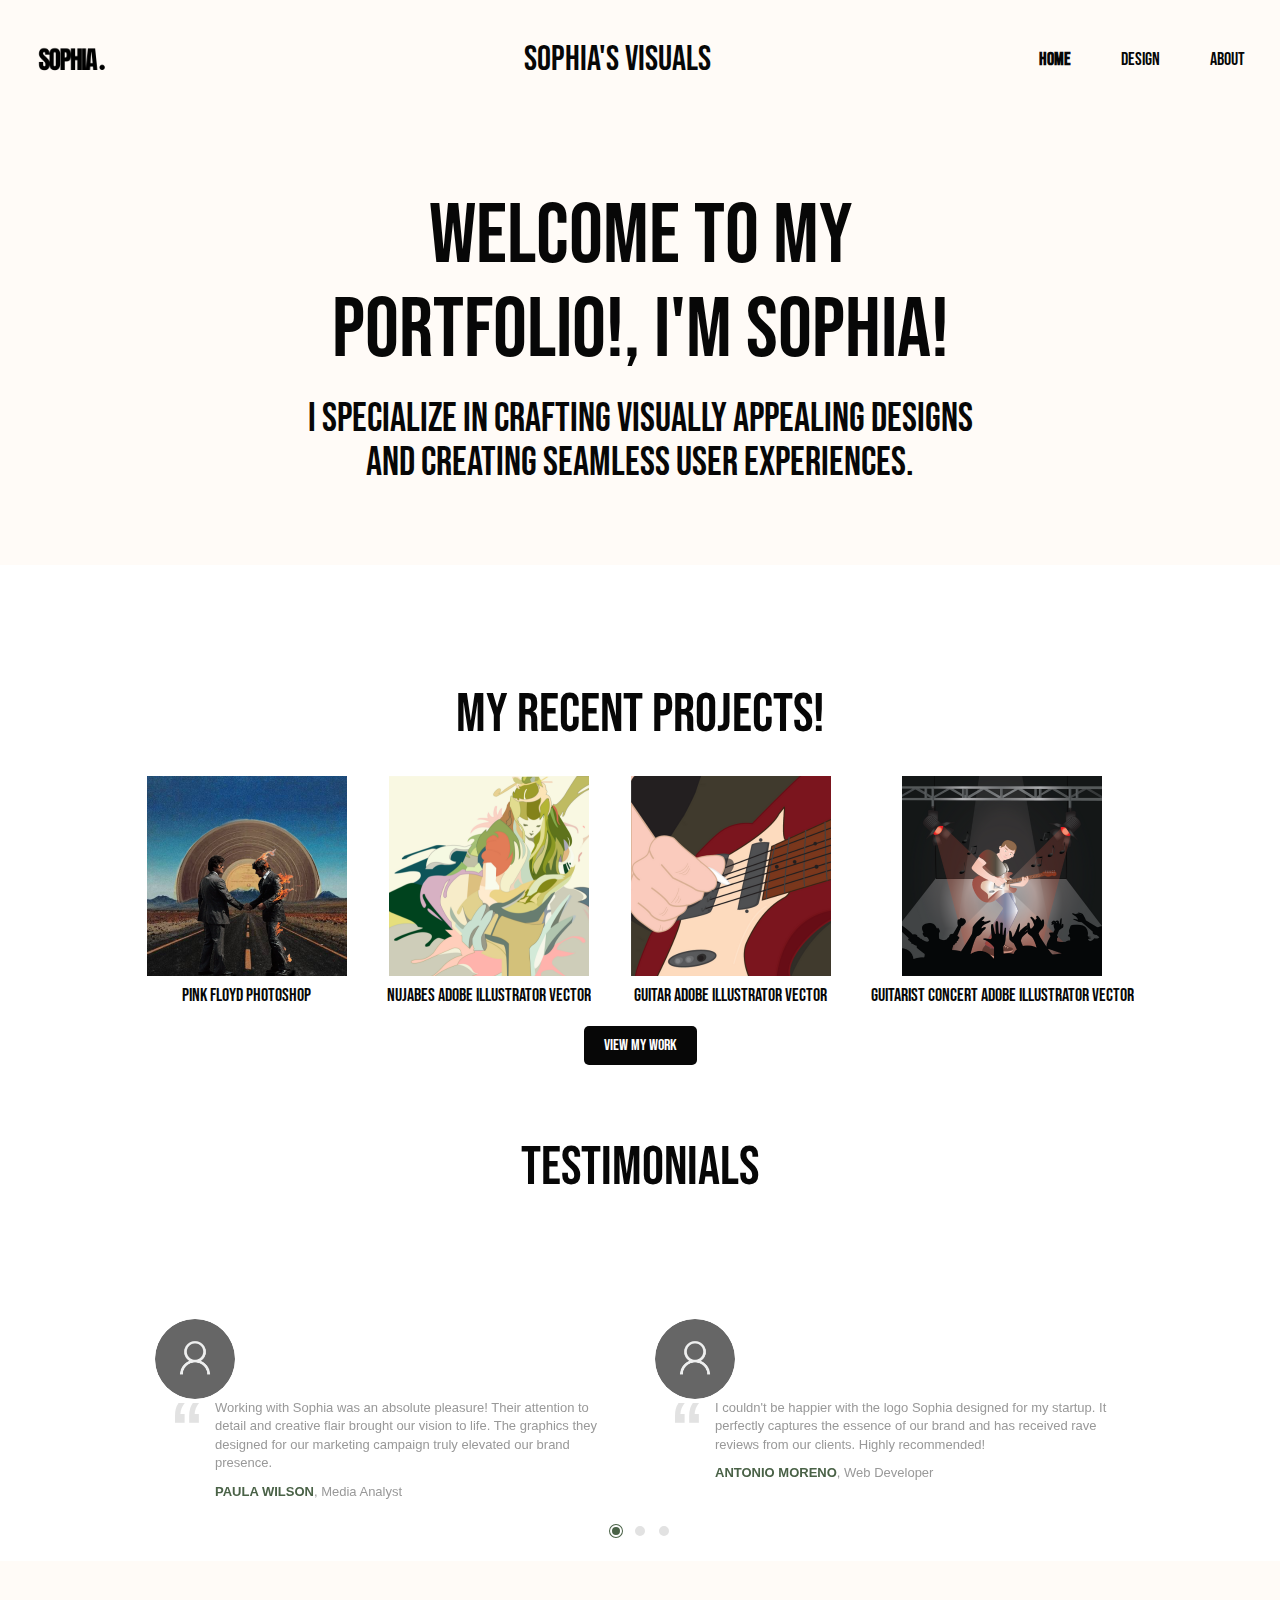
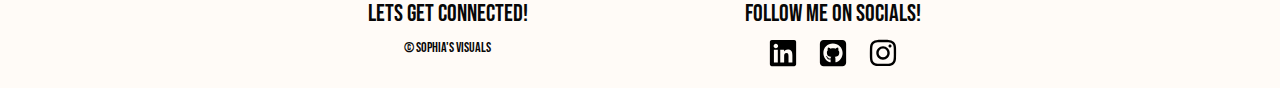
==== index.html @ 2940ab58 "commits changes" ====
<!DOCTYPE html>
<html lang="en">

<head>
    <meta charset="UTF-8">
    <meta name="viewport" content="width=device-width, initial-scale=1.0">
    <title>Home</title>
    <!-- Bootstrap CSS-->
    <link href="https://cdn.jsdelivr.net/npm/bootstrap@5.3.3/dist/css/bootstrap.min.css" rel="stylesheet"
        integrity="sha384-QWTKZyjpPEjISv5WaRU9OFeRpok6YctnYmDr5pNlyT2bRjXh0JMhjY6hW+ALEwIH" crossorigin="anonymous">
    <!-- Icon CSS -->
    <link rel="stylesheet" href="https://cdn.jsdelivr.net/npm/bootstrap-icons@1.11.3/font/bootstrap-icons.min.css">
    <!-- GOOGLE FONT  -->
    <link rel="preconnect" href="https://fonts.googleapis.com">
    <link rel="preconnect" href="https://fonts.gstatic.com" crossorigin>
    <link href="https://fonts.googleapis.com/css2?family=Bebas+Neue&display=swap" rel="stylesheet">

    <link rel="preconnect" href="https://fonts.googleapis.com">
    <link rel="preconnect" href="https://fonts.gstatic.com" crossorigin>
    <link href="https://fonts.googleapis.com/css2?family=Oswald:wght@200..700&display=swap" rel="stylesheet">
    <!-- Custom CSS -->
    <link rel="stylesheet" href="./css/main.css">
    <!-- TESTIMONIALS CSS -->
    <link rel="stylesheet" href="https://maxcdn.bootstrapcdn.com/font-awesome/4.7.0/css/font-awesome.min.css">
    <link rel="stylesheet" href="https://maxcdn.bootstrapcdn.com/bootstrap/3.3.7/css/bootstrap.min.css">
</head>

<body>

    <!-- NAVIGATION  -->
    <header>
        <div class="header-container">
            <div class="logo">
                <img src="images/Sophialogo.png" alt="Sophia's Visuals logo">
            </div>
            <div class="title">SOPHIA'S VISUALS</div>
            <ul class="nav">
                <li class="nav-item">
                    <a class="nav-link active" aria-current="page" href="index.html">Home</a>
                </li>
                <li class="nav-item">
                    <a class="nav-link" href="design.html">Design</a>
                </li>
                <li class="nav-item">
                    <a class="nav-link" href="about.html">About</a>
                </li>
            </ul>
        </div>
    </header>



    <!-- hero area -->
<main>
    <div class="banner-container">
        <div class="banner-content">
            <h2 class="banner-text">Welcome to my portfolio!, I'm Sophia!</h2>
            <h3 class="banner-text">I specialize in crafting visually appealing designs and creating seamless user
                experiences.</h3>
        </div>

    </div>




    <!-- RECENT PROJECTS -->


    <h1 class="title-projects">My Recent Projects!</h1>

    <div class="project-container">
        <div class="project">
            <img src="images/graphic1.png" alt="graphic design">
            <h4>Pink Floyd Photoshop</h4>
        </div>
        <div class="project">
            <img src="images/graphic2.png" alt="graphic design">
            <h4>Nujabes Adobe Illustrator vector</h4>
        </div>
        <div class="project">
            <img src="images/graphic3.png" alt="graphic design">
            <h4>Guitar Adobe Illustrator vector</h4>
        </div>
        <div class="project">
            <img src="images/graphic4.png" alt="graphic design">
            <h4>Guitarist concert Adobe Illustrator vector</h4>
        </div>
    </div>

    <div class="button-container">
        <a href="design.html" class="medium-button">View My Work</a>
    </div>




    <!-- TESTIMONIALS -->
    <h2 class="testimonial-title">Testimonials</h2>

    <style>
        h2::after {
            content: "";
            width: 100px;
            position: absolute;
            margin: 0 auto;
            height: 4px;
            border-radius: 1px;

            left: 0;
            right: 0;
            bottom: -20px;
        }

        .carousel {
            margin: 50px auto;
            padding: 0 70px;
        }

        .carousel .item {
            color: #999;
            overflow: hidden;
            min-height: 120px;
            font-size: 13px;
        }

        .carousel .media img {
            width: 80px;
            height: 80px;
            display: block;
            border-radius: 50%;
        }

        .carousel .testimonial {
            padding: 0 15px 0 60px;
            position: relative;
        }

        .carousel .testimonial::before {
            content: "\201C";
            font-family: Arial, sans-serif;
            color: #e2e2e2;
            font-weight: bold;
            font-size: 68px;
            line-height: 54px;
            position: absolute;
            left: 15px;
            top: 0;
        }

        .carousel .overview b {
            text-transform: uppercase;
            color: #4A6247;
        }

        .carousel .carousel-indicators {
            bottom: -40px;
        }

        .carousel-indicators li,
        .carousel-indicators li.active {
            width: 18px;
            height: 18px;
            border-radius: 50%;
            margin: 1px 3px;
        }

        .carousel-indicators li {
            background: #e2e2e2;
            border: 4px solid #fff;
        }

        .carousel-indicators li.active {
            color: #fff;
            background: #4A6247;
            border: 5px double;
        }
    </style>



    <body>
        <div class="container">
            <div class="row">
                <div class="col-sm-12">

                    <div id="myCarousel" class="carousel slide" data-ride="carousel">
                        <!-- Carousel indicators -->
                        <ol class="carousel-indicators">
                            <li data-target="#myCarousel" data-slide-to="0" class="active"></li>
                            <li data-target="#myCarousel" data-slide-to="1"></li>
                            <li data-target="#myCarousel" data-slide-to="2"></li>
                        </ol>
                        <!-- Wrapper for carousel items -->
                        <div class="carousel-inner">
                            <div class="item active">
                                <div class="row">
                                    <div class="col-sm-6">
                                        <div class="media">
                                            <div class="media-left d-flex mr-3">
                                                <a href="#">
                                                    <img src="images/profile-picture.png" alt="grey profile picture">
                                                </a>
                                            </div>
                                            <div class="media-body">
                                                <div class="testimonial">
                                                    <p>Working with Sophia was an absolute pleasure! Their
                                                        attention to detail and creative flair brought our vision to
                                                        life. The graphics they designed for our marketing campaign
                                                        truly elevated our brand presence.</p>
                                                    <p class="overview"><b>Paula Wilson</b>, Media Analyst</p>
                                                </div>
                                            </div>
                                        </div>
                                    </div>
                                    <div class="col-sm-6">
                                        <div class="media">
                                            <div class="media-left d-flex mr-3">
                                                <a href="#">
                                                    <img src="images/profile-picture.png" alt="grey profile picture">
                                                </a>
                                            </div>
                                            <div class="media-body">
                                                <div class="testimonial">
                                                    <p>I couldn't be happier with the logo Sophia designed for my
                                                        startup. It perfectly captures the essence of our brand and has
                                                        received rave reviews from our clients. Highly recommended!</p>
                                                    <p class="overview"><b>Antonio Moreno</b>, Web Developer</p>
                                                </div>
                                            </div>
                                        </div>
                                    </div>
                                </div>
                            </div>
                            <div class="item">
                                <div class="row">
                                    <div class="col-sm-6">
                                        <div class="media">
                                            <div class="media-left d-flex mr-3">
                                                <a href="#">
                                                    <img src="images/profile-picture.png" alt="grey profile picture">
                                                </a>
                                            </div>
                                            <div class="media-body">
                                                <div class="testimonial">
                                                    <p>The user experience improvements suggested by Sophia
                                                        significantly enhanced our website's performance. Her expertise
                                                        in UX design transformed complex workflows into intuitive,
                                                        seamless interactions. Our users are delighted with the new
                                                        interface!.</p>
                                                    <p class="overview"><b>Michael Holz</b>, Manager at Tech Innovations
                                                        Inc.</p>
                                                </div>
                                            </div>
                                        </div>
                                    </div>
                                    <div class="col-sm-6">
                                        <div class="media">
                                            <div class="media-left d-flex mr-3">
                                                <a href="#">
                                                    <img src="images/profile-picture.png" alt="grey profile picture">
                                                </a>
                                            </div>
                                            <div class="media-body">
                                                <div class="testimonial">
                                                    Collaborating with Sophia on our app redesign project was a
                                                    game-changer. Her meticulous approach to user research and
                                                    prototyping resulted in a user-centric design that exceeded our
                                                    expectations. Thanks to her insights, our app now stands out in a
                                                    crowded market.</p>
                                                    <p class="overview"><b>Mary Saveley</b>, CEO of Mobile Solutions
                                                        Ltd.</p>
                                                </div>
                                            </div>
                                        </div>
                                    </div>
                                </div>
                            </div>
                            <div class="item">
                                <div class="row">
                                    <div class="col-sm-6">
                                        <div class="media">
                                            <div class="media-left d-flex mr-3">
                                                <a href="#">
                                                    <img src="images/profile-picture.png" alt="grey profile picture">
                                                </a>
                                            </div>
                                            <div class="media-body">
                                                <div class="testimonial">
                                                    <p>I hired Sophia for a professional photo shoot, and I was blown
                                                        away by the quality of her work. She has a keen eye for
                                                        capturing the perfect shot, and her attention to lighting and
                                                        composition is unmatched. The photos she delivered surpassed all
                                                        my expectations!</p>
                                                    <p class="overview"><b>Martin Sommer</b>, Freelance Model</p>
                                                </div>
                                            </div>
                                        </div>
                                    </div>
                                    <div class="col-sm-6">
                                        <div class="media">
                                            <div class="media-left d-flex mr-3">
                                                <a href="#">
                                                    <img src="images/profile-picture.png" alt="grey profile picture">
                                                </a>
                                            </div>
                                            <div class="media-body">
                                                <div class="testimonial">
                                                    <p>As a real estate agent, high-quality photos are crucial for
                                                        showcasing properties online. Sophia understood our requirements
                                                        perfectly and delivered stunning photographs that truly
                                                        highlighted the best features of each property. Her photography
                                                        skills are top-notch!</p>
                                                    <p class="overview"><b>John Williams</b>, Real Estate Agent at Dream
                                                        Homes Realty</p>
                                                </div>
                                            </div>
                                        </div>
                                    </div>
                                </div>
                            </div>
                        </div>
                    </div>
                </div>
            </div>
        </div>

    </main>
        <!-- FOOTER -->
        <footer role="contentinfo">
            <div class="container footer-container">
                <div class="left-section">
                    <h3>Lets get Connected!</h3>
                    <div class="footer-copyright">
                        <p>&copy; Sophia's Visuals</p>
                    </div>
                </div>

                <div class="right-section">
                    <h3> Follow me on socials!</h3>
                    <div class="footer-social-media-icon">
                        <a href="https://www.linkedin.com/in/sophia-rodriguez-kellett-742884296/" target="_blank"
                            aria-label="Twitter">
                            <img src="images/linkedin.svg" alt="LinkedIn Icon">
                        </a>
                        <a href="https://github.com/kell0787/kell0787.github.io" target="_blank"
                            aria-label="Github sign">
                            <img src="images/square-github.svg" alt="Github Icon">
                        </a>
                        <a href="https://www.instagram.com/visuals.sophia/" target="_blank" aria-label="Instagram">
                            <img src="images/instagram.svg" alt="Instagram icon">
                        </a>
                    </div>
                </div>
            </div>
        </footer>
        <script src="https://maxcdn.bootstrapcdn.com/bootstrap/5.1.3/js/bootstrap.bundle.min.js"></script>
        <script src="https://ajax.googleapis.com/ajax/libs/jquery/1.12.4/jquery.min.js"></script>
        <script src="https://maxcdn.bootstrapcdn.com/bootstrap/3.3.7/js/bootstrap.min.js"></script>


    </body>

</html>
---- css/main.css ----
/* GLOBAL STYLES */
.bebas-neue-regular {
    font-family: "Bebas Neue", sans-serif;
    font-weight: 400;
    font-style: normal;
  }
  

  .oswald-font {
    font-family: "Oswald", sans-serif;
    font-optical-sizing: auto;
    font-weight: 300;
    font-style: normal;
  }

  :root {
    --bs-primary: #4A6247;
    --bs-primary-rgb: rgb(74, 98, 71);
    --bs-secondary: #B5C1B3;
    --bs-secondary-rgb: rgb(181, 193, 179);
    --bs-dark:rgb(7, 7, 7);
    --bs-dark-secondary: #4F4F4F;
    --bs-dark-secondary-rgb: #4F4F4F;
    --bs-light:#fff;
    --bs-font: "Bebas Neue", sans-serif;
}


.body {
    font-family: "Bebas Neue", sans-serif; 
}





/************ HOME STYLES ***************/

/* NAVIGATION */
header {
    background-color: #fffbf7; /* Background color for navigation */
    padding: 10px 20px;
}

.header-container {
    display: flex;
    justify-content: space-between;
    align-items: center;
}

.logo img {
    width: 100px; 
    height: auto; /* Maintain aspect ratio */
}

.title {
    color: var(--bs-dark); /* Font color for the title */
    font-size: 35px; 
    align-items: center;
    margin-left: 110px;
    font-family: "Bebas Neue", sans-serif;
}

.nav {
    list-style-type: none;
    margin: 0;
    padding: 0;
    display: flex;
    font-family: "Bebas Neue", sans-serif;
   
}

.nav-item {
    margin-left: 20px;
    
}

.nav-link {
    color: var(--bs-dark); /* Font color for navigation links */
    text-decoration: none;
    font-size: 18px; 
}

.nav-link:hover {
    text-decoration: underline;
    color: var(--bs-primary);
}

.nav-link.active {
    font-weight: bold;
}

/* BANNER */

.banner-container {
    display: flex;
    justify-content: center;
    position: relative;
    overflow: hidden;
    background-color: #fffbf7; /* Background color */
    color: var(--bs-dark); /* Text color */
    text-align: center;
    font-family: "Bebas Neue", sans-serif;
}

.button-container {
    text-align: center;
}

.banner-content {
    padding: 50px;
    position: relative;
    z-index: 1;
}

.banner-content h2 {
    font-size: 85px;
    margin-bottom: 20px;
    
}

.banner-content h3 {
    font-size: 40px;
    margin-bottom: 30px;
   
}

.banner-image {
    position: absolute;
    top: 0;
    right: 0;
    width: 40%; /* Adjust image width */
    z-index: 0;
}


.banner-text {
    text-align: center;
}

.main-container {
    display: flex;
    justify-content: center;
    align-items: center; /* To vertically center the container */
    min-height: 100vh; /* Ensure the container takes up the full height of the viewport */
}

.banner-container {
    text-align: center;
}
/* PROJECTS  */

.title-projects {
    text-align: center;
    color: var(--bs-dark);
    font-family: var(--bs-font);
    font-size: 55px;
    padding-top:100px;
}

.project-container {
    display: flex;
    flex-wrap: wrap;
    justify-content: center;
}

.project {
    margin: 20px;
    text-align: center;
    position: relative;
    overflow: hidden;
}

.project img {
    display: block;
    margin: 0 auto;
    width: 200px; /* Adjust image width as needed */
    transition: transform 0.3s ease;
}

.project img:hover {
    transform: scale(1.1); /* Adjust the scale factor for the zoom effect */
}

.project h4 {
    margin-top: 10px;
    color: var(--bs-dark);
    font-family: var(--bs-font);
}

/* btn */



.medium-button {
    background-color: var(--bs-dark); /* Button background color */
    color: #ffffff; /* Button text color */
    border: none;
    border-radius: 5px;
    padding: 10px 20px;
    font-size: 16px;
    cursor: pointer;
    transition: background-color 0.3s ease;
    font-family: var(--bs-font);
    text-decoration: none;
}

.medium-button:hover {
    background-color: var(--bs-secondary); /* Button background color on hover */
    text-decoration: none;
    color: var(--bs-light);
}





/* TESTIMONIALS */

.testimonial-title {
    color: var(--bs-dark);
    font-size: 55px;
    font-weight: 300;
    text-align: center;
    text-transform: uppercase;
    position: relative;
    margin: 30px 0 70px;
    font-family: var(--bs-font);
    padding-top: 50px;
   
}
 



/* FOOTER */
footer {
    background-color: #fffbf7; /* Background color for the footer */
    color: var(--bs-dark); /* Text color for the footer */
    padding: 20px 0; 
    text-align: center; /* Align text to the center */ 
}

.footer-container {
    display: flex;
    justify-content: space-between;
    max-width: 800px; 
    margin: 0 auto; /* Center the footer container */
    font-family: "Bebas Neue", sans-serif;
}

.left-section,
.right-section {
    flex: 1; /* Equal width for both sections */
}


.footer-social-media-icon {
    display: flex;
    justify-content: center;
}

.footer-social-media-icon a {
    margin: 0 10px; 
}

.footer-social-media-icon img {
    width: 30px; 
    height: 30px; 
}





/************** DESIGN PAGE *************/

.text-center {
    text-align: center;
    font-family: var(--bs-font);
    padding-top: 50px;
}

.image-gallery {
    display: flex;
    flex-wrap: wrap;
    justify-content: center;
    gap: 20px; /* Adjust the gap between images */
}

.image-container {
    position: relative;
    width: 50rem; /* Adjust the width of each image */
    height: auto;
    overflow: hidden;
}

.image-container img {
    width: 100%;
    height: auto;
    transition: opacity 0.3s ease;
}

.image-overlay {
    position: absolute;
    top: 0;
    left: 0;
    width: 100%;
    height: 100%;
    background-color: rgba(0, 0, 0, 0.5); /* Adjust the overlay color and opacity */
    display: flex;
    justify-content: center;
    align-items: center;
    opacity: 0;
    transition: opacity 0.3s ease;
}

.image-overlay p {
    color: white;
    text-align: center;
    font-size: 20px; 
}

.image-container:hover .image-overlay {
    opacity: 1;
}


/*************** ABOUT ME PAGE ******************/

.p-desc {
  font-family: "Oswald", sans-serif;
  font-size: 25px;
}

.banner-container {
    display: flex;
    align-items: center;
}

.banner-content {
    width: 60%;
    text-align: center;
}

.banner-img {
    width: 40%;
    text-align: right; /* Align the image to the right */
}

.banner-content p {
    margin: 0;
    
}

.banner-img img {
    max-width: 100%;
    height: auto;
    max-height: 400px; /* Set a maximum height for the image */
    margin-right: 200px;
}


@media (max-width: 768px) {
    .banner-container {
        flex-direction: column;
    }

    .banner-img {
        width: 100%;
        text-align: center; /* Center-align the image on smaller screens */
        margin-top: 20px; /* Add some spacing between the text and image */
        margin-right: px;
    }
}


/* contact form */
.container {
    display: flex;
}

.left-align,
.right-align {
    text-align: center;
    width: 50%;
    padding: 80px;
}

.right-align {
    padding-top: 100px;
    display: flex;
    flex-direction: column;
    justify-content: center;
  
   
}

.contact-form {
    border: 1px solid #ccc;
    border-radius: 5px;
    padding: 20px;
    
}

.left-align {
    padding-top: 100px;
    align-items: center;
}

.form-group {
    margin-bottom: 20px;
}

.form-group label {
    display: block;
    font-weight: bold;
}

.form-group input,
.form-group textarea {
    width: 100%;
    padding: 10px;
    border: 1px solid #ccc;
    border-radius: 3px;
    box-sizing: border-box;
}

button[type="submit"] {
    width: 100%;
    padding: 10px;
    background-color: var(--bs-dark);
    color: #fff;
    border: none;
    border-radius: 3px;
    cursor: pointer;
    transition: background-color 0.3s ease;
}

button[type="submit"]:hover {
    background-color: var(--bs-dark-secondary-rgb);
}
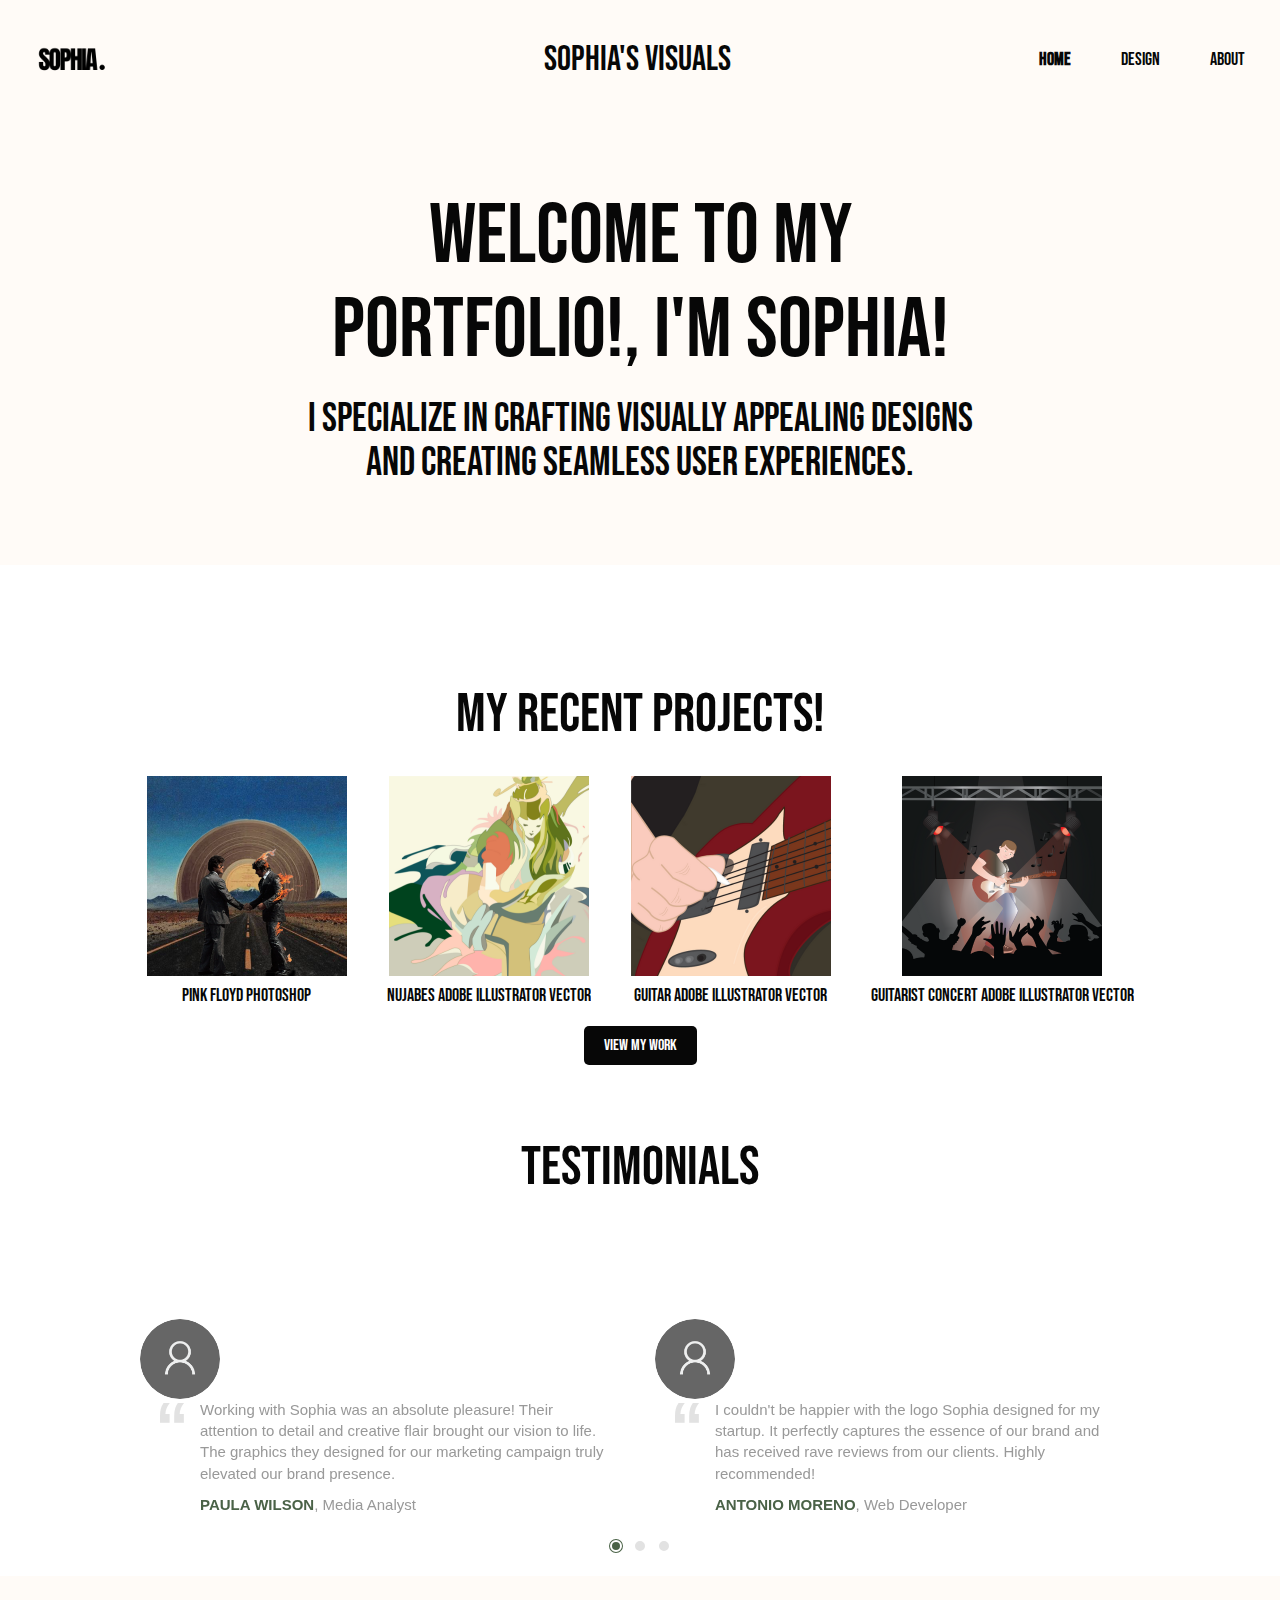
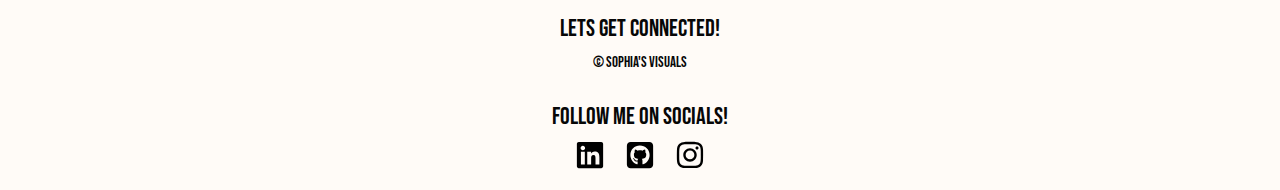
==== commit 4cbfd56d: "makes final changes" ====
--- a/index.html
+++ b/index.html
@@ -23,9 +23,17 @@
     <!-- TESTIMONIALS CSS -->
     <link rel="stylesheet" href="https://maxcdn.bootstrapcdn.com/font-awesome/4.7.0/css/font-awesome.min.css">
     <link rel="stylesheet" href="https://maxcdn.bootstrapcdn.com/bootstrap/3.3.7/css/bootstrap.min.css">
+    <!-- CSS FRAMEWORK -->
+     <!--Import materialize.css-->
+     <link type="text/css" rel="stylesheet" href="css/materialize.min.css"  media="screen,projection"/>
+
+     <!--Let browser know website is optimized for mobile-->
+     <meta name="viewport" content="width=device-width, initial-scale=1.0"/>
 </head>
 
 <body>
+
+    <a href="#main-content" class="skip-link">Skip to main content</a>
 
     <!-- NAVIGATION  -->
     <header>
@@ -48,10 +56,14 @@
         </div>
     </header>
 
+<!-- mobile nav -->
+<nav class="nav-wrapper">
+    
+</nav>
 
 
     <!-- hero area -->
-<main>
+<main id="main-content">
     <div class="banner-container">
         <div class="banner-content">
             <h2 class="banner-text">Welcome to my portfolio!, I'm Sophia!</h2>
@@ -96,8 +108,153 @@
 
 
     <!-- TESTIMONIALS -->
+
     <h2 class="testimonial-title">Testimonials</h2>
 
+    <div class="container">
+        <div class="row">
+            <div class="col-sm-12">
+
+                <div id="myCarousel" class="carousel slide" data-ride="carousel">
+                    <!-- Carousel indicators -->
+                    <ol class="carousel-indicators">
+                        <li data-target="#myCarousel" data-slide-to="0" class="active"></li>
+                        <li data-target="#myCarousel" data-slide-to="1"></li>
+                        <li data-target="#myCarousel" data-slide-to="2"></li>
+                    </ol>
+                    <!-- Wrapper for carousel items -->
+                    <div class="carousel-inner">
+                        <div class="item active">
+                            <div class="row">
+                                <div class="col-sm-6">
+                                    <div class="media">
+                                        <div class="media-left d-flex mr-3">
+                                            <a href="#">
+                                                <img src="images/profile-picture.png" alt="grey profile picture">
+                                            </a>
+                                        </div>
+                                        <div class="media-body">
+                                            <div class="testimonial">
+                                                <p>Working with Sophia was an absolute pleasure! Their
+                                                    attention to detail and creative flair brought our vision to
+                                                    life. The graphics they designed for our marketing campaign
+                                                    truly elevated our brand presence.</p>
+                                                <p class="overview"><b>Paula Wilson</b>, Media Analyst</p>
+                                            </div>
+                                        </div>
+                                    </div>
+                                </div>
+                                <div class="col-sm-6">
+                                    <div class="media">
+                                        <div class="media-left d-flex mr-3">
+                                            <a href="#">
+                                                <img src="images/profile-picture.png" alt="grey profile picture">
+                                            </a>
+                                        </div>
+                                        <div class="media-body">
+                                            <div class="testimonial">
+                                                <p>I couldn't be happier with the logo Sophia designed for my
+                                                    startup. It perfectly captures the essence of our brand and has
+                                                    received rave reviews from our clients. Highly recommended!</p>
+                                                <p class="overview"><b>Antonio Moreno</b>, Web Developer</p>
+                                            </div>
+                                        </div>
+                                    </div>
+                                </div>
+                            </div>
+                        </div>
+                        <div class="item">
+                            <div class="row">
+                                <div class="col-sm-6">
+                                    <div class="media">
+                                        <div class="media-left d-flex mr-3">
+                                            <a href="#">
+                                                <img src="images/profile-picture.png" alt="grey profile picture">
+                                            </a>
+                                        </div>
+                                        <div class="media-body">
+                                            <div class="testimonial">
+                                                <p>The user experience improvements suggested by Sophia
+                                                    significantly enhanced our website's performance. Her expertise
+                                                    in UX design transformed complex workflows into intuitive,
+                                                    seamless interactions. Our users are delighted with the new
+                                                    interface!.</p>
+                                                <p class="overview"><b>Michael Holz</b>, Manager at Tech Innovations
+                                                    Inc.</p>
+                                            </div>
+                                        </div>
+                                    </div>
+                                </div>
+                                <div class="col-sm-6">
+                                    <div class="media">
+                                        <div class="media-left d-flex mr-3">
+                                            <a href="#">
+                                                <img src="images/profile-picture.png" alt="grey profile picture">
+                                            </a>
+                                        </div>
+                                        <div class="media-body">
+                                            <div class="testimonial">
+                                                Collaborating with Sophia on our app redesign project was a
+                                                game-changer. Her meticulous approach to user research and
+                                                prototyping resulted in a user-centric design that exceeded our
+                                                expectations. </p>
+                                                <p class="overview"><b>Mary Saveley</b>, CEO of Mobile Solutions
+                                                    Ltd.</p>
+                                            </div>
+                                        </div>
+                                    </div>
+                                </div>
+                            </div>
+                        </div>
+                        <div class="item">
+                            <div class="row">
+                                <div class="col-sm-6">
+                                    <div class="media">
+                                        <div class="media-left d-flex mr-3">
+                                            <a href="#">
+                                                <img src="images/profile-picture.png" alt="grey profile picture">
+                                            </a>
+                                        </div>
+                                        <div class="media-body">
+                                            <div class="testimonial">
+                                                <p>I hired Sophia for a professional photo shoot, and I was blown
+                                                    away by the quality of her work. She has a keen eye for
+                                                    capturing the perfect shot, and her attention to lighting and
+                                                    composition is unmatched. The photos she delivered surpassed all
+                                                    my expectations!</p>
+                                                <p class="overview"><b>Martin Sommer</b>, Freelance Model</p>
+                                            </div>
+                                        </div>
+                                    </div>
+                                </div>
+                                <div class="col-sm-6">
+                                    <div class="media">
+                                        <div class="media-left d-flex mr-3">
+                                            <a href="#">
+                                                <img src="images/profile-picture.png" alt="grey profile picture">
+                                            </a>
+                                        </div>
+                                        <div class="media-body">
+                                            <div class="testimonial">
+                                                <p>As a real estate agent, high-quality photos are crucial for
+                                                    showcasing properties online. Sophia understood our requirements
+                                                    perfectly and delivered stunning photographs that truly
+                                                    highlighted the best features of each property. Her photography
+                                                    skills are top-notch!</p>
+                                                <p class="overview"><b>John Williams</b>, Real Estate Agent at Dream
+                                                    Homes Realty</p>
+                                            </div>
+                                        </div>
+                                    </div>
+                                </div>
+                            </div>
+                        </div>
+                    </div>
+                </div>
+            </div>
+        </div>
+    </div>
+<!-- TESTIMONIAL STYLES -->  
     <style>
         h2::after {
             content: "";
@@ -176,189 +333,42 @@
             border: 5px double;
         }
     </style>
-
-
-
-    <body>
-        <div class="container">
-            <div class="row">
-                <div class="col-sm-12">
-
-                    <div id="myCarousel" class="carousel slide" data-ride="carousel">
-                        <!-- Carousel indicators -->
-                        <ol class="carousel-indicators">
-                            <li data-target="#myCarousel" data-slide-to="0" class="active"></li>
-                            <li data-target="#myCarousel" data-slide-to="1"></li>
-                            <li data-target="#myCarousel" data-slide-to="2"></li>
-                        </ol>
-                        <!-- Wrapper for carousel items -->
-                        <div class="carousel-inner">
-                            <div class="item active">
-                                <div class="row">
-                                    <div class="col-sm-6">
-                                        <div class="media">
-                                            <div class="media-left d-flex mr-3">
-                                                <a href="#">
-                                                    <img src="images/profile-picture.png" alt="grey profile picture">
-                                                </a>
-                                            </div>
-                                            <div class="media-body">
-                                                <div class="testimonial">
-                                                    <p>Working with Sophia was an absolute pleasure! Their
-                                                        attention to detail and creative flair brought our vision to
-                                                        life. The graphics they designed for our marketing campaign
-                                                        truly elevated our brand presence.</p>
-                                                    <p class="overview"><b>Paula Wilson</b>, Media Analyst</p>
-                                                </div>
-                                            </div>
-                                        </div>
-                                    </div>
-                                    <div class="col-sm-6">
-                                        <div class="media">
-                                            <div class="media-left d-flex mr-3">
-                                                <a href="#">
-                                                    <img src="images/profile-picture.png" alt="grey profile picture">
-                                                </a>
-                                            </div>
-                                            <div class="media-body">
-                                                <div class="testimonial">
-                                                    <p>I couldn't be happier with the logo Sophia designed for my
-                                                        startup. It perfectly captures the essence of our brand and has
-                                                        received rave reviews from our clients. Highly recommended!</p>
-                                                    <p class="overview"><b>Antonio Moreno</b>, Web Developer</p>
-                                                </div>
-                                            </div>
-                                        </div>
-                                    </div>
-                                </div>
-                            </div>
-                            <div class="item">
-                                <div class="row">
-                                    <div class="col-sm-6">
-                                        <div class="media">
-                                            <div class="media-left d-flex mr-3">
-                                                <a href="#">
-                                                    <img src="images/profile-picture.png" alt="grey profile picture">
-                                                </a>
-                                            </div>
-                                            <div class="media-body">
-                                                <div class="testimonial">
-                                                    <p>The user experience improvements suggested by Sophia
-                                                        significantly enhanced our website's performance. Her expertise
-                                                        in UX design transformed complex workflows into intuitive,
-                                                        seamless interactions. Our users are delighted with the new
-                                                        interface!.</p>
-                                                    <p class="overview"><b>Michael Holz</b>, Manager at Tech Innovations
-                                                        Inc.</p>
-                                                </div>
-                                            </div>
-                                        </div>
-                                    </div>
-                                    <div class="col-sm-6">
-                                        <div class="media">
-                                            <div class="media-left d-flex mr-3">
-                                                <a href="#">
-                                                    <img src="images/profile-picture.png" alt="grey profile picture">
-                                                </a>
-                                            </div>
-                                            <div class="media-body">
-                                                <div class="testimonial">
-                                                    Collaborating with Sophia on our app redesign project was a
-                                                    game-changer. Her meticulous approach to user research and
-                                                    prototyping resulted in a user-centric design that exceeded our
-                                                    expectations. Thanks to her insights, our app now stands out in a
-                                                    crowded market.</p>
-                                                    <p class="overview"><b>Mary Saveley</b>, CEO of Mobile Solutions
-                                                        Ltd.</p>
-                                                </div>
-                                            </div>
-                                        </div>
-                                    </div>
-                                </div>
-                            </div>
-                            <div class="item">
-                                <div class="row">
-                                    <div class="col-sm-6">
-                                        <div class="media">
-                                            <div class="media-left d-flex mr-3">
-                                                <a href="#">
-                                                    <img src="images/profile-picture.png" alt="grey profile picture">
-                                                </a>
-                                            </div>
-                                            <div class="media-body">
-                                                <div class="testimonial">
-                                                    <p>I hired Sophia for a professional photo shoot, and I was blown
-                                                        away by the quality of her work. She has a keen eye for
-                                                        capturing the perfect shot, and her attention to lighting and
-                                                        composition is unmatched. The photos she delivered surpassed all
-                                                        my expectations!</p>
-                                                    <p class="overview"><b>Martin Sommer</b>, Freelance Model</p>
-                                                </div>
-                                            </div>
-                                        </div>
-                                    </div>
-                                    <div class="col-sm-6">
-                                        <div class="media">
-                                            <div class="media-left d-flex mr-3">
-                                                <a href="#">
-                                                    <img src="images/profile-picture.png" alt="grey profile picture">
-                                                </a>
-                                            </div>
-                                            <div class="media-body">
-                                                <div class="testimonial">
-                                                    <p>As a real estate agent, high-quality photos are crucial for
-                                                        showcasing properties online. Sophia understood our requirements
-                                                        perfectly and delivered stunning photographs that truly
-                                                        highlighted the best features of each property. Her photography
-                                                        skills are top-notch!</p>
-                                                    <p class="overview"><b>John Williams</b>, Real Estate Agent at Dream
-                                                        Homes Realty</p>
-                                                </div>
-                                            </div>
-                                        </div>
-                                    </div>
-                                </div>
-                            </div>
-                        </div>
-                    </div>
+</main>
+    <!-- FOOTER -->
+    <footer role="contentinfo">
+        <div class="container footer-container">
+            <div class="left-section">
+                <h3>Lets get Connected!</h3>
+                <div class="footer-copyright">
+                    <p>&copy; Sophia's Visuals</p>
                 </div>
             </div>
-        </div>
-
-    </main>
-        <!-- FOOTER -->
-        <footer role="contentinfo">
-            <div class="container footer-container">
-                <div class="left-section">
-                    <h3>Lets get Connected!</h3>
-                    <div class="footer-copyright">
-                        <p>&copy; Sophia's Visuals</p>
-                    </div>
-                </div>
-
-                <div class="right-section">
-                    <h3> Follow me on socials!</h3>
-                    <div class="footer-social-media-icon">
-                        <a href="https://www.linkedin.com/in/sophia-rodriguez-kellett-742884296/" target="_blank"
-                            aria-label="Twitter">
-                            <img src="images/linkedin.svg" alt="LinkedIn Icon">
-                        </a>
-                        <a href="https://github.com/kell0787/kell0787.github.io" target="_blank"
-                            aria-label="Github sign">
-                            <img src="images/square-github.svg" alt="Github Icon">
-                        </a>
-                        <a href="https://www.instagram.com/visuals.sophia/" target="_blank" aria-label="Instagram">
-                            <img src="images/instagram.svg" alt="Instagram icon">
-                        </a>
-                    </div>
+
+            <div class="right-section">
+                <h3> Follow me on socials!</h3>
+                <div class="footer-social-media-icon">
+                    <a href="https://www.linkedin.com/in/sophia-rodriguez-kellett-742884296/" target="_blank"
+                        aria-label="Twitter">
+                        <img src="images/linkedin.svg" alt="LinkedIn Icon">
+                    </a>
+                    <a href="https://github.com/kell0787/kell0787.github.io" target="_blank"
+                        aria-label="Github sign">
+                        <img src="images/square-github.svg" alt="Github Icon">
+                    </a>
+                    <a href="https://www.instagram.com/visuals.sophia/" target="_blank" aria-label="Instagram">
+                        <img src="images/instagram.svg" alt="Instagram icon">
+                    </a>
                 </div>
             </div>
-        </footer>
-        <script src="https://maxcdn.bootstrapcdn.com/bootstrap/5.1.3/js/bootstrap.bundle.min.js"></script>
-        <script src="https://ajax.googleapis.com/ajax/libs/jquery/1.12.4/jquery.min.js"></script>
-        <script src="https://maxcdn.bootstrapcdn.com/bootstrap/3.3.7/js/bootstrap.min.js"></script>
-
-
-    </body>
-
-</html>+        </div>
+    </footer>
+    <script src="https://maxcdn.bootstrapcdn.com/bootstrap/5.1.3/js/bootstrap.bundle.min.js"></script>
+    <script src="https://ajax.googleapis.com/ajax/libs/jquery/1.12.4/jquery.min.js"></script>
+    <script src="https://maxcdn.bootstrapcdn.com/bootstrap/3.3.7/js/bootstrap.min.js"></script>
+    <script type="text/javascript" src="js/materialize.min.js"></script>
+    <script src="https://code.jquery.com/jquery-3.7.1.min.js"> </script>
+
+
+</body>
+
+</html>
--- a/css/main.css
+++ b/css/main.css
@@ -31,8 +31,51 @@
     font-family: "Bebas Neue", sans-serif; 
 }
 
-
-
+h1 {
+    font-size: 4.5rem;
+}
+
+h2 {
+    font-size: 3.375rem;
+    line-height: normal;
+}
+
+h3 {
+    font-size: 2.25rem;
+}
+
+h4 {
+    font-size: 1.5rem;
+}
+
+h5 {
+    font-size: 1rem;
+    line-height: normal;
+}
+
+p {
+    font-size: 1.5rem;
+}
+
+.container {
+    max-width: 1200px;
+    margin: 0 auto;
+    /* ^ this makes it center */
+}
+
+.skip-link {
+    position: absolute;
+    top: -40px;
+    left: 0;
+    background-color: #333;
+    color: #fff;
+    padding: 10px;
+    z-index: 999;
+}
+
+.skip-link:focus {
+    top: 0;
+}
 
 
 /************ HOME STYLES ***************/
@@ -57,8 +100,8 @@
 .title {
     color: var(--bs-dark); /* Font color for the title */
     font-size: 35px; 
-    align-items: center;
-    margin-left: 110px;
+    text-align: center;
+    margin-left: 150px;
     font-family: "Bebas Neue", sans-serif;
 }
 
@@ -175,7 +218,7 @@
 .project img {
     display: block;
     margin: 0 auto;
-    width: 200px; /* Adjust image width as needed */
+    width: 200px; 
     transition: transform 0.3s ease;
 }
 
@@ -386,6 +429,7 @@
     text-align: center;
     width: 50%;
     padding: 80px;
+    font-family: var(--bs-font);
 }
 
 .right-align {
@@ -440,4 +484,197 @@
 
 button[type="submit"]:hover {
     background-color: var(--bs-dark-secondary-rgb);
-}+}
+
+
+
+header, main, footer {
+    outline: var(--bs-light);
+}
+
+
+/************** MOBILE STYLES ****************/
+
+/* HOME PAGE */
+@media (max-width: 768px) {
+    /* Adjustments for header */
+    .nav {
+        flex-direction: column;
+    }
+
+    .nav-item {
+        margin-bottom: 10px;
+    }
+
+    /* Adjustments for hero area */
+    .banner-content {
+        text-align: center;
+    }
+
+    /* Adjustments for recent projects */
+    .project-container {
+        display: flex;
+        flex-wrap: wrap;
+        justify-content: center;
+    }
+
+    .project {
+        margin: 10px;
+    }
+
+    /* Adjustments for testimonials */
+    .testimonial {
+        padding: 0;
+    }
+
+    .carousel .media img {
+        width: 60px;
+        height: 60px;
+    }
+
+    .carousel .testimonial::before {
+        left: 0;
+        top: -20px;
+    }
+
+    .carousel-indicators {
+        bottom: -20px;
+    }
+}
+
+
+/* DESIGN PAGE */
+
+   
+    /* Adjustments for banner */
+    .banner-text {
+        font-size: 24px;
+    }
+
+    /* Adjustments for image gallery */
+    .image-gallery {
+        display: flex;
+        flex-wrap: wrap;
+        justify-content: center;
+    }
+
+    .image-container {
+        width: 45%;
+        margin: 10px;
+    }
+
+    .image-container img {
+        width: 100%;
+        height: auto;
+    }
+
+    .image-overlay {
+        font-size: 14px;
+    }
+
+    /* Adjustments for footer */
+    .footer-container {
+        flex-direction: column;
+        align-items: center;
+        text-align: center;
+    }
+
+    .footer-section {
+        margin-bottom: 20px;
+    }
+
+/* ABOUT PAGE */
+/* Custom CSS for mobile devices */
+@media (max-width: 768px) {
+   
+  
+
+    /* Adjustments for banner */
+    .banner-container {
+        flex-direction: column-reverse;
+    }
+
+    .banner-content {
+        text-align: center;
+    }
+
+    .banner-img {
+        text-align: center;
+    }
+
+    .banner-img img {
+        max-width: 100%;
+        height: auto;
+        margin-left: 20px ;
+    }
+
+    /* Adjustments for main content sections */
+    .container {
+        display: flex;
+        flex-direction: column;
+        align-items: center;
+    }
+
+    .left-align,
+    .right-align {
+        width: 100%;
+        text-align: center;
+    }
+
+    .contact-form-container {
+        margin-bottom: 20px;
+    }
+
+    /* Adjustments for footer */
+    .footer-container {
+        flex-direction: column;
+        align-items: center;
+        text-align: center;
+    }
+
+    .footer-section {
+        margin-bottom: 20px;
+    }
+
+    /* Adjustments for contact form */
+    .contact-form input,
+    .contact-form textarea {
+        width: 100%;
+        margin-bottom: 10px;
+        padding: 8px;
+        box-sizing: border-box;
+    }
+
+    .contact-form button {
+        width: 100%;
+        padding: 10px;
+        background-color: #333;
+        color: #fff;
+        border: none;
+        cursor: pointer;
+        transition: background-color 0.3s;
+    }
+
+    .contact-form button:hover {
+        background-color: #555;
+    }
+
+    /* Compact text */
+    h2,
+    h3,
+    h4,
+    p {
+        font-size: 10px; 
+        line-height: 1.4; 
+    }
+
+    .title {
+        color: var(--bs-dark); /* Font color for the title */
+        font-size: 35px; 
+     
+      margin-right: 100px;
+        font-family: "Bebas Neue", sans-serif;
+    }
+}
+
+
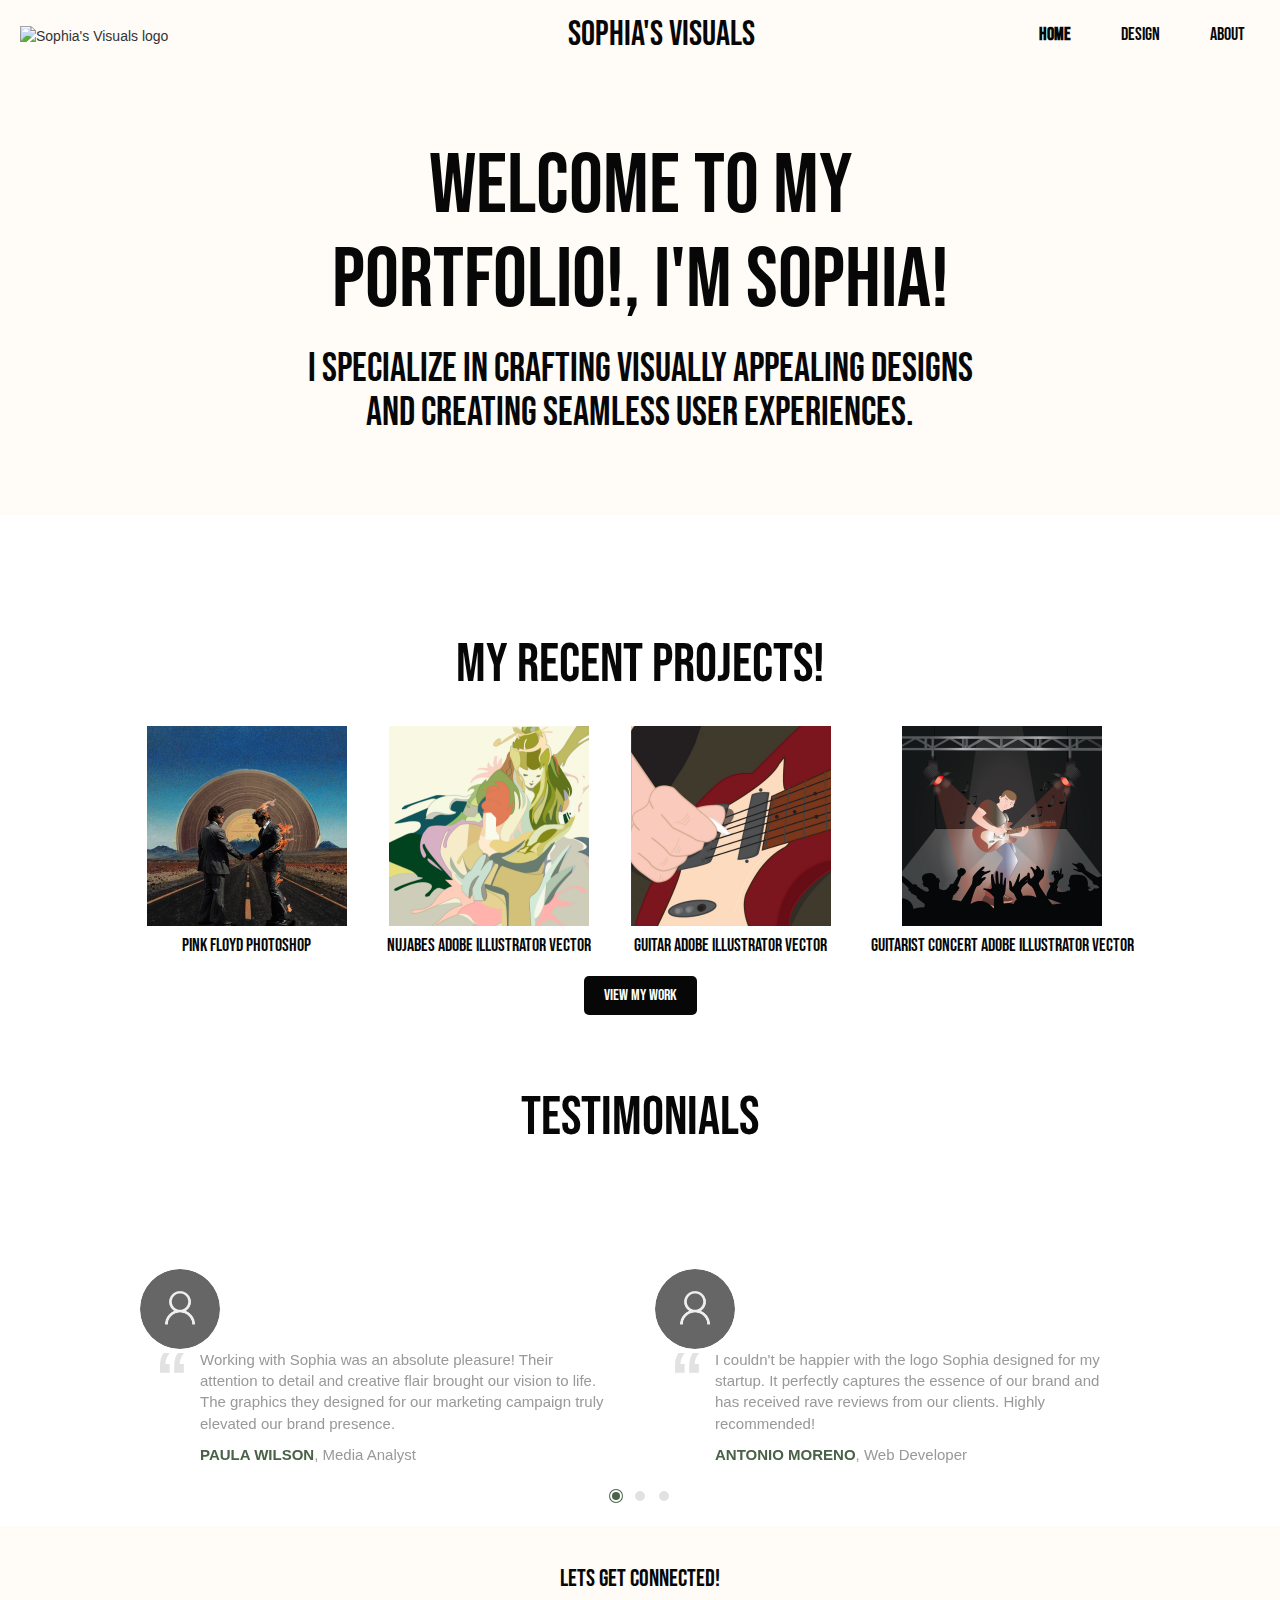
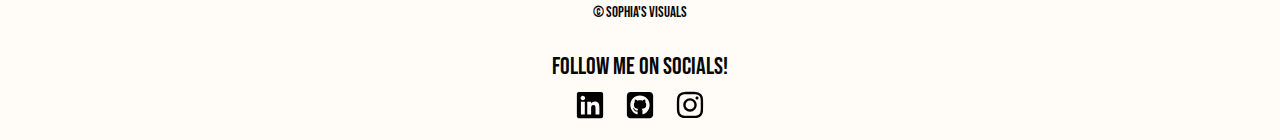
==== commit 74e113ae: "changes uppercase to lowercase" ====
--- a/index.html
+++ b/index.html
@@ -39,7 +39,7 @@
     <header>
         <div class="header-container">
             <div class="logo">
-                <img src="images/Sophialogo.png" alt="Sophia's Visuals logo">
+                <img src="images/sophialogo.png" alt="Sophia's Visuals logo">
             </div>
             <div class="title">SOPHIA'S VISUALS</div>
             <ul class="nav">
@@ -58,7 +58,7 @@
 
 <!-- mobile nav -->
 <nav class="nav-wrapper">
-    
+
 </nav>
 
 
